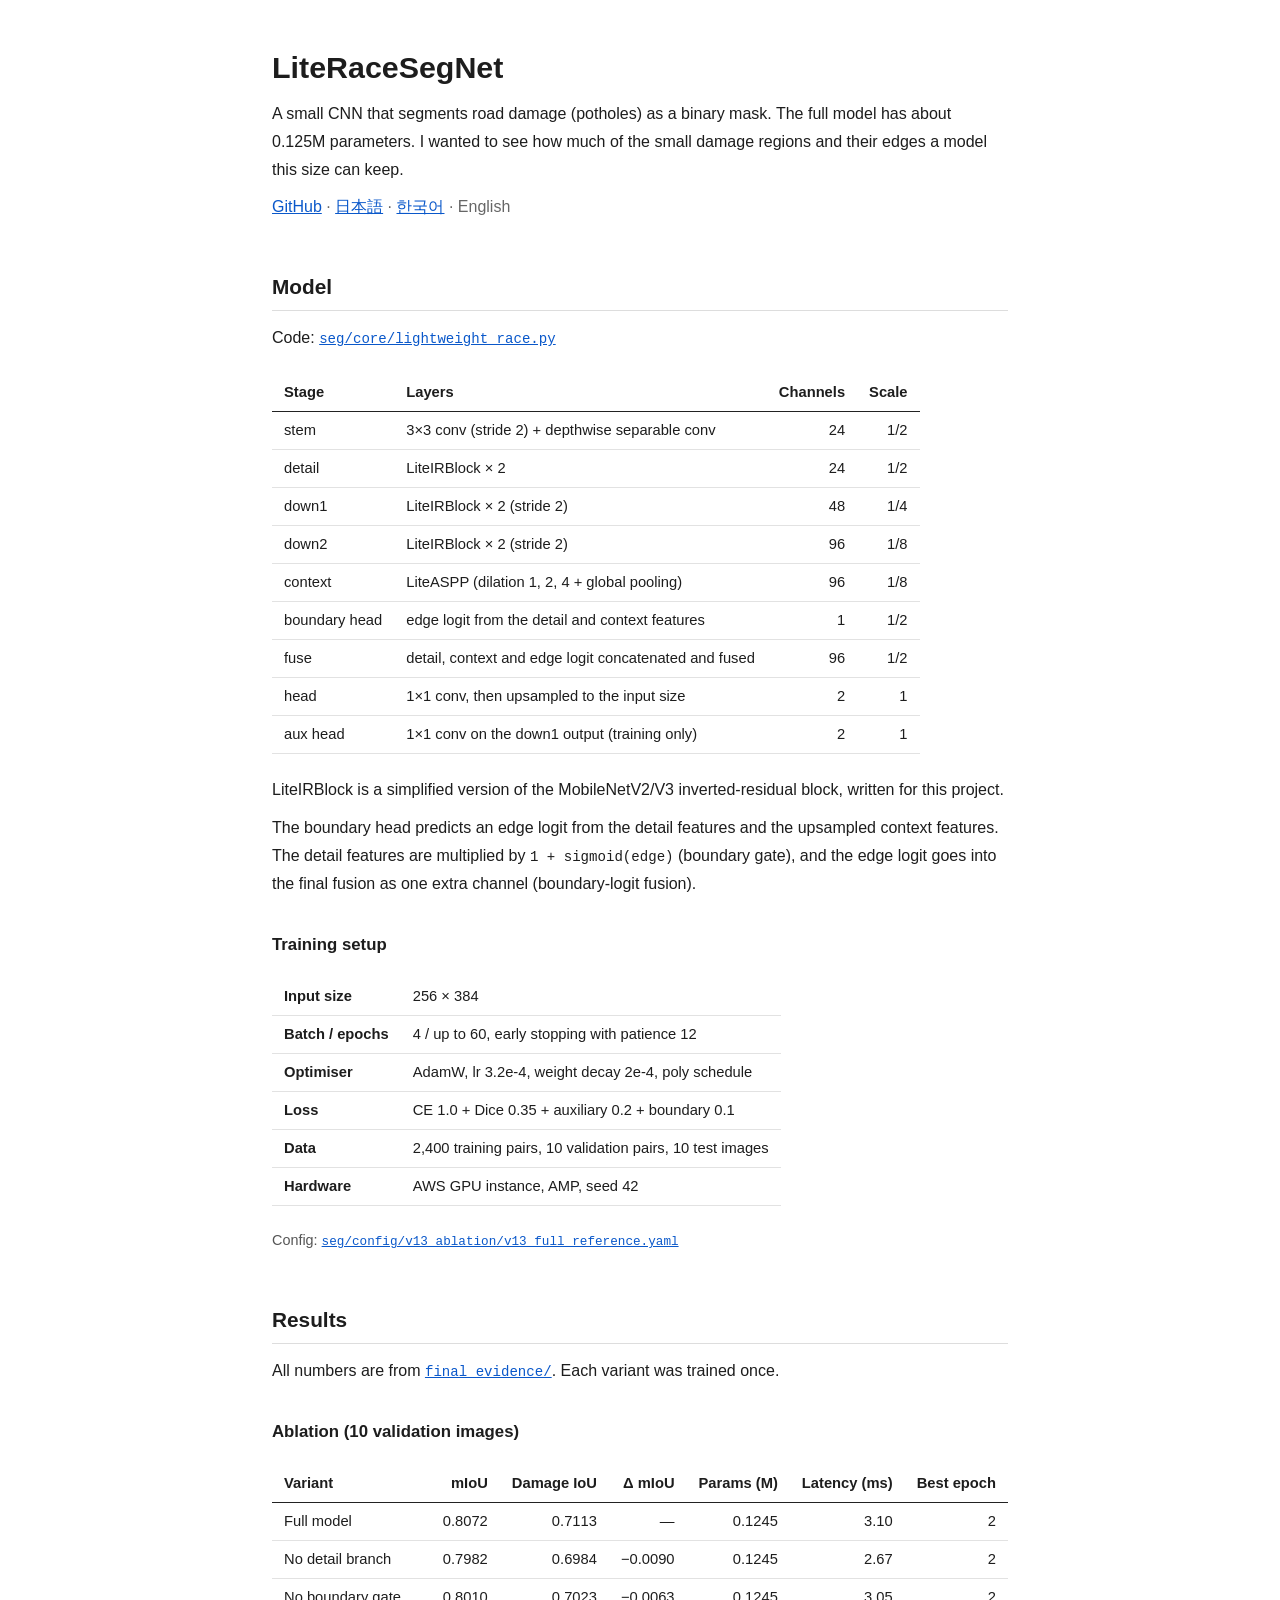
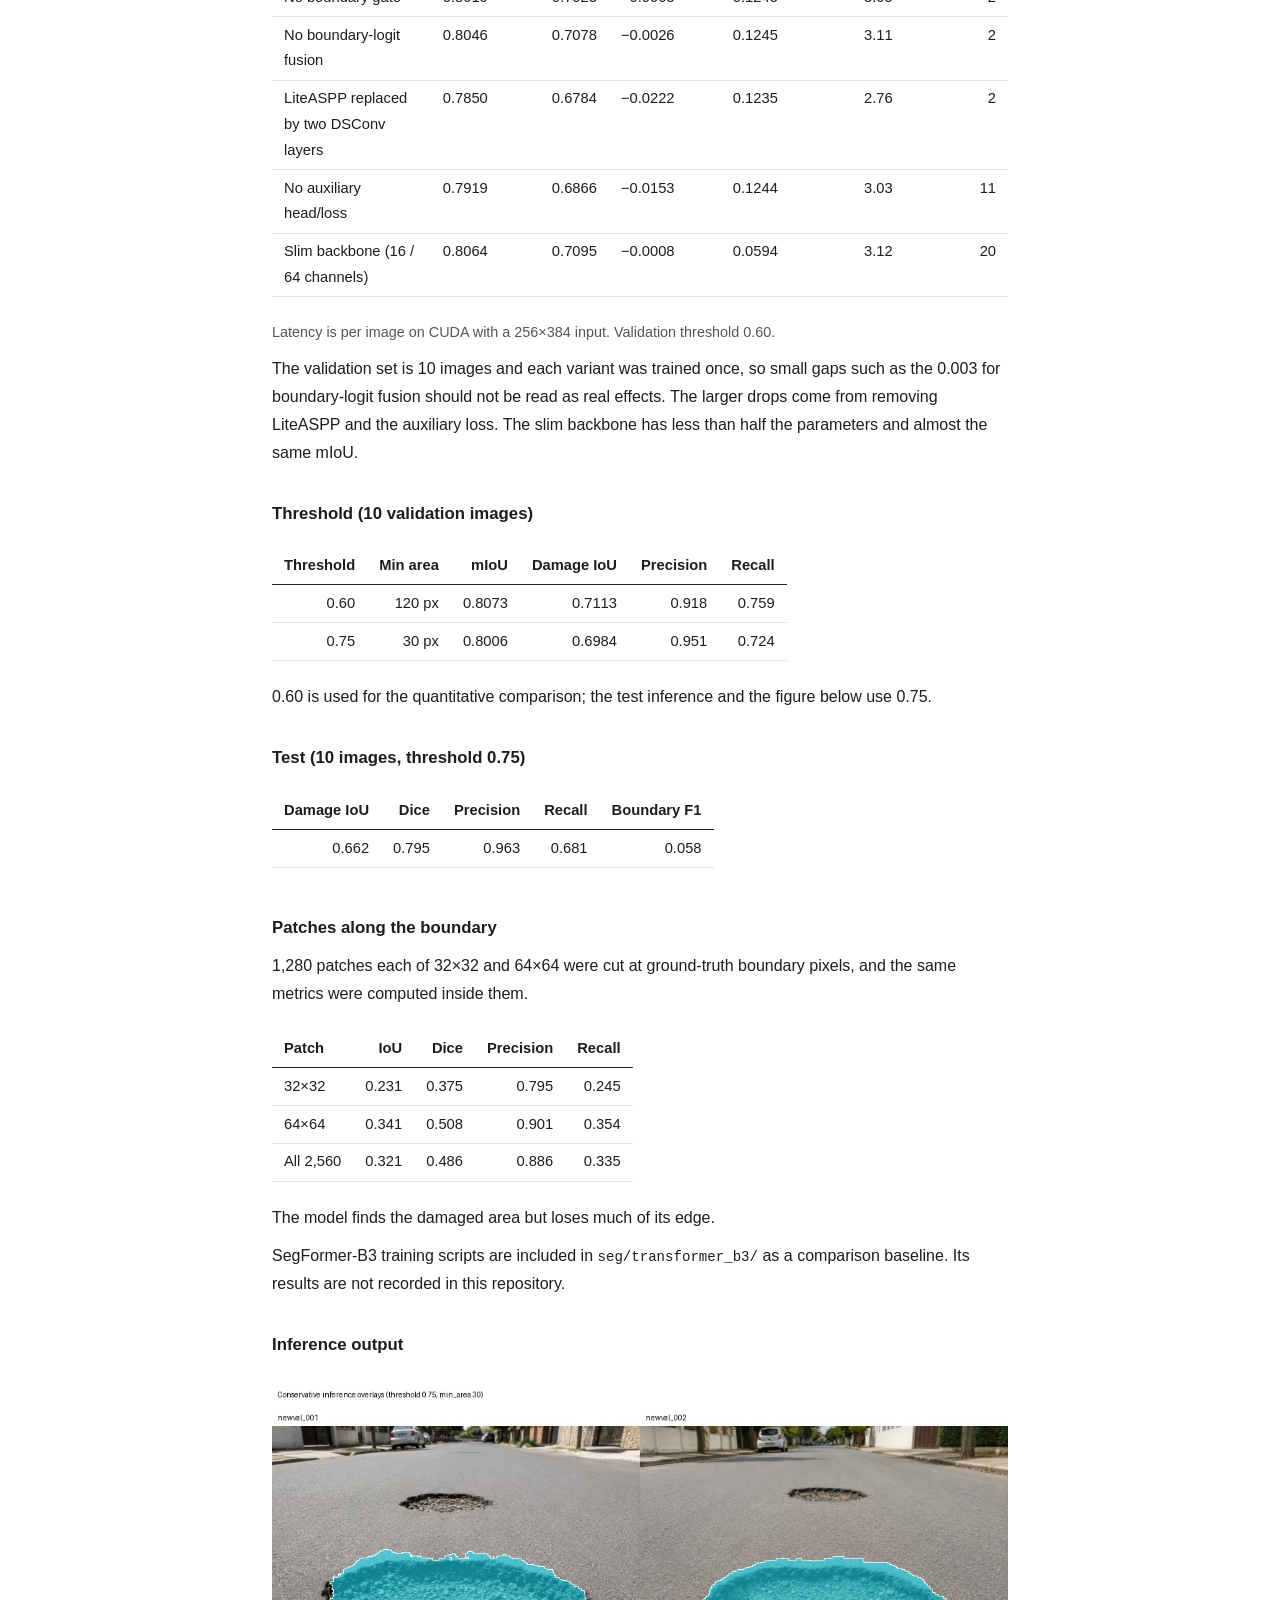
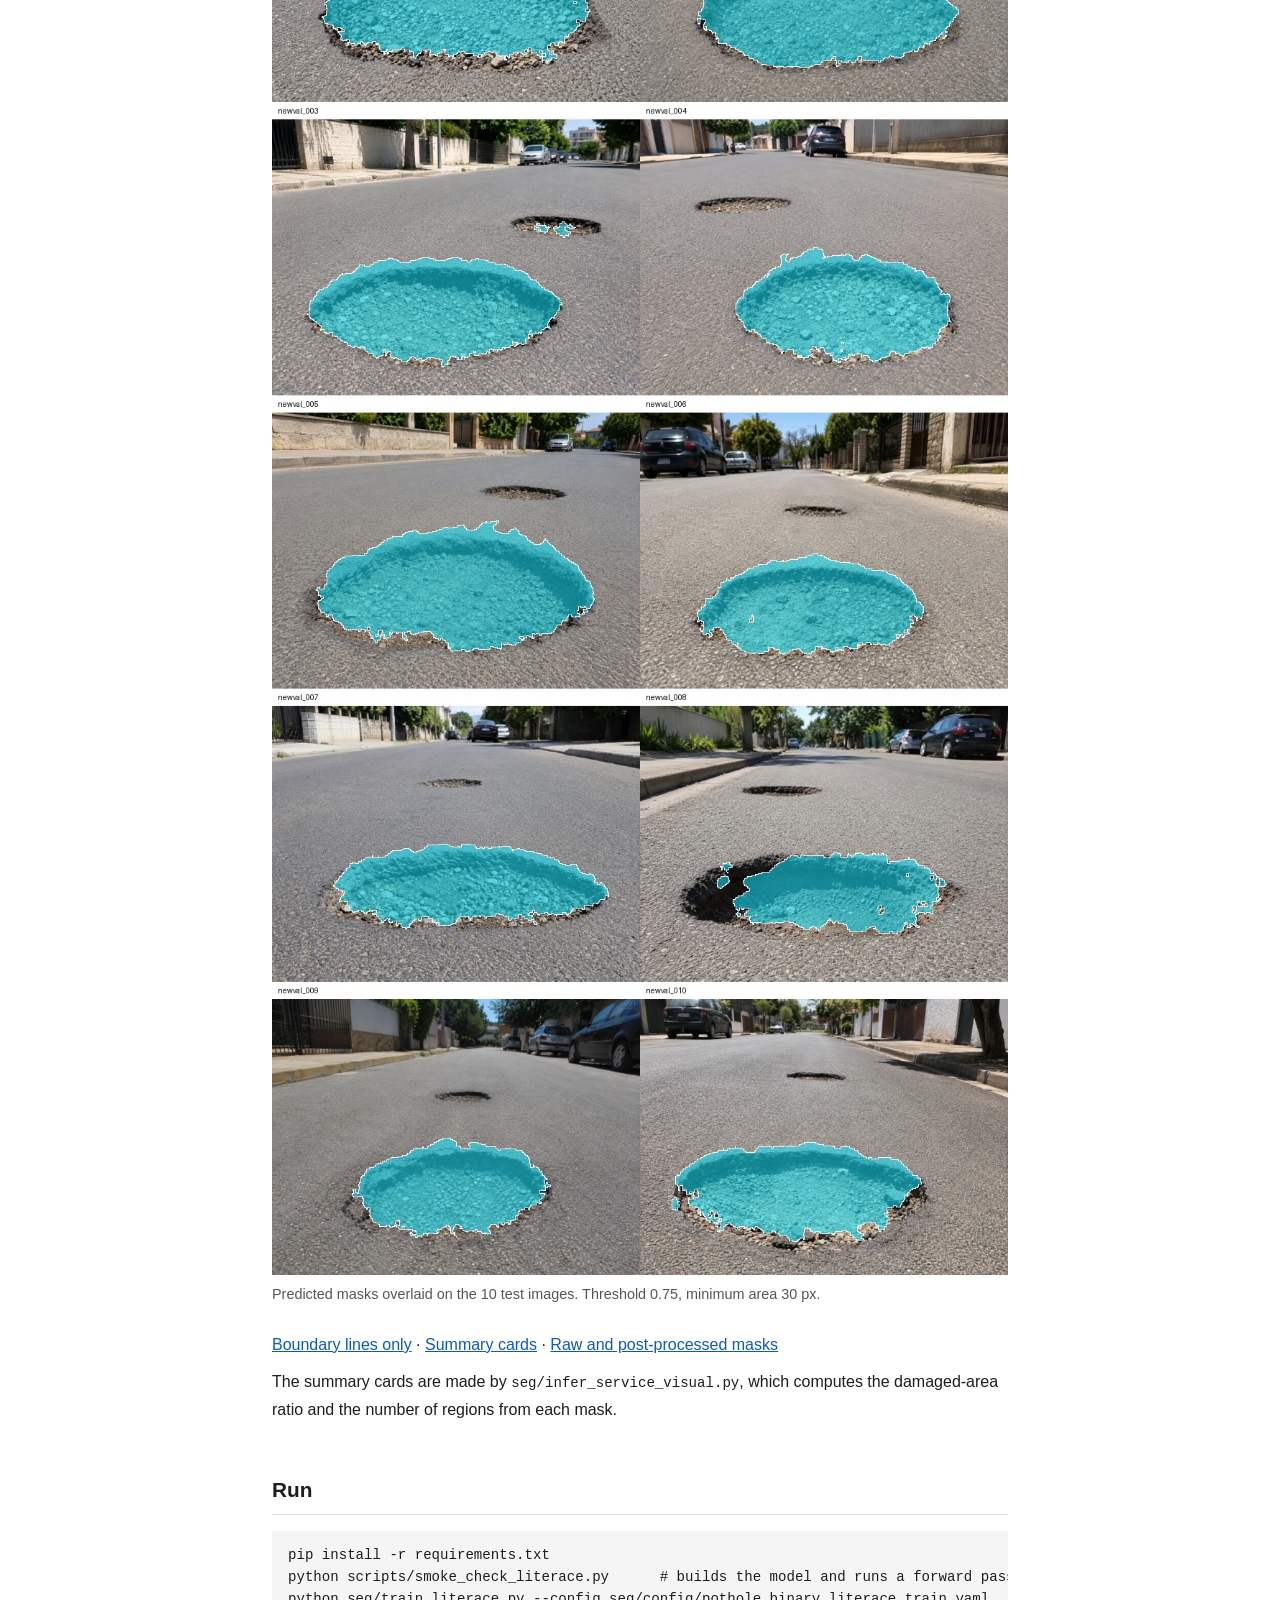
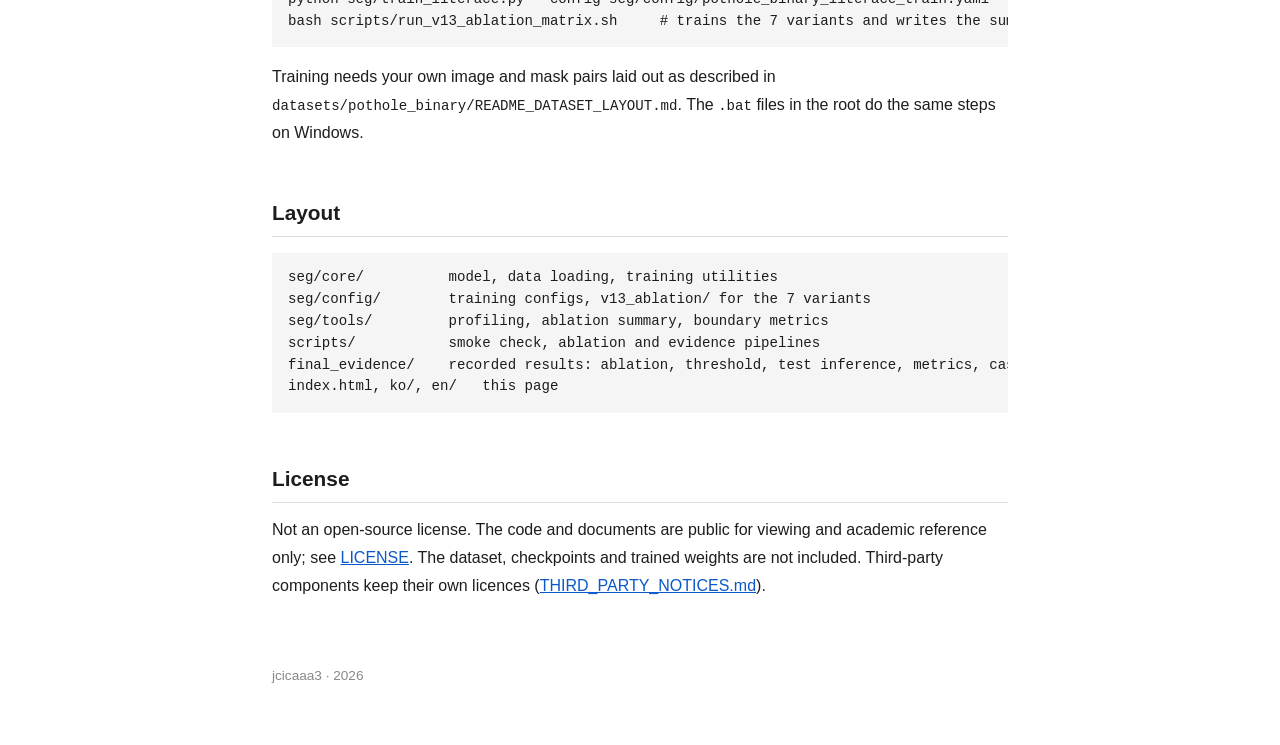
==== en/index.html @ fabe936b "Replace project site with a plain single page - index.html (ja), ko/, en/: one page each, no JS - re" ====
<!DOCTYPE html>
<html lang="en">
<head>
<meta charset="utf-8">
<meta name="viewport" content="width=device-width, initial-scale=1">
<title>LiteRaceSegNet</title>
<meta name="description" content="A small CNN that segments potholes in road images. About 0.125M parameters.">
<link rel="alternate" hreflang="ja" href="../">
<link rel="alternate" hreflang="ko" href="../ko/">
<link rel="stylesheet" href="../assets/style.css">
</head>
<body>

<header>
<h1>LiteRaceSegNet</h1>
<p>A small CNN that segments road damage (potholes) as a binary mask. The full model has about 0.125M parameters. I wanted to see how much of the small damage regions and their edges a model this size can keep.</p>
<p class="links"><a href="https://github.com/jcicaaa3-cloud/LiteRaceSegNet-FINAL-">GitHub</a> · <a href="../">日本語</a> · <a href="../ko/">한국어</a> · English</p>
</header>

<main>

<h2 id="model">Model</h2>
<p>Code: <a href="https://github.com/jcicaaa3-cloud/LiteRaceSegNet-FINAL-/blob/main/seg/core/lightweight_race.py"><code>seg/core/lightweight_race.py</code></a></p>

<div class="table-wrap">
<table>
<thead><tr><th>Stage</th><th>Layers</th><th class="num">Channels</th><th class="num">Scale</th></tr></thead>
<tbody>
<tr><td>stem</td><td>3×3 conv (stride 2) + depthwise separable conv</td><td class="num">24</td><td class="num">1/2</td></tr>
<tr><td>detail</td><td>LiteIRBlock × 2</td><td class="num">24</td><td class="num">1/2</td></tr>
<tr><td>down1</td><td>LiteIRBlock × 2 (stride 2)</td><td class="num">48</td><td class="num">1/4</td></tr>
<tr><td>down2</td><td>LiteIRBlock × 2 (stride 2)</td><td class="num">96</td><td class="num">1/8</td></tr>
<tr><td>context</td><td>LiteASPP (dilation 1, 2, 4 + global pooling)</td><td class="num">96</td><td class="num">1/8</td></tr>
<tr><td>boundary head</td><td>edge logit from the detail and context features</td><td class="num">1</td><td class="num">1/2</td></tr>
<tr><td>fuse</td><td>detail, context and edge logit concatenated and fused</td><td class="num">96</td><td class="num">1/2</td></tr>
<tr><td>head</td><td>1×1 conv, then upsampled to the input size</td><td class="num">2</td><td class="num">1</td></tr>
<tr><td>aux head</td><td>1×1 conv on the down1 output (training only)</td><td class="num">2</td><td class="num">1</td></tr>
</tbody>
</table>
</div>

<p>LiteIRBlock is a simplified version of the MobileNetV2/V3 inverted-residual block, written for this project.</p>
<p>The boundary head predicts an edge logit from the detail features and the upsampled context features. The detail features are multiplied by <code>1 + sigmoid(edge)</code> (boundary gate), and the edge logit goes into the final fusion as one extra channel (boundary-logit fusion).</p>

<h3>Training setup</h3>
<div class="table-wrap">
<table>
<tbody>
<tr><th>Input size</th><td>256 × 384</td></tr>
<tr><th>Batch / epochs</th><td>4 / up to 60, early stopping with patience 12</td></tr>
<tr><th>Optimiser</th><td>AdamW, lr 3.2e-4, weight decay 2e-4, poly schedule</td></tr>
<tr><th>Loss</th><td>CE 1.0 + Dice 0.35 + auxiliary 0.2 + boundary 0.1</td></tr>
<tr><th>Data</th><td>2,400 training pairs, 10 validation pairs, 10 test images</td></tr>
<tr><th>Hardware</th><td>AWS GPU instance, AMP, seed 42</td></tr>
</tbody>
</table>
</div>
<p class="small">Config: <a href="https://github.com/jcicaaa3-cloud/LiteRaceSegNet-FINAL-/blob/main/seg/config/v13_ablation/v13_full_reference.yaml"><code>seg/config/v13_ablation/v13_full_reference.yaml</code></a></p>

<h2 id="results">Results</h2>
<p>All numbers are from <a href="https://github.com/jcicaaa3-cloud/LiteRaceSegNet-FINAL-/tree/main/final_evidence"><code>final_evidence/</code></a>. Each variant was trained once.</p>

<h3>Ablation (10 validation images)</h3>
<div class="table-wrap">
<table>
<thead><tr><th>Variant</th><th class="num">mIoU</th><th class="num">Damage IoU</th><th class="num">Δ mIoU</th><th class="num">Params (M)</th><th class="num">Latency (ms)</th><th class="num">Best epoch</th></tr></thead>
<tbody>
<tr><td>Full model</td><td class="num">0.8072</td><td class="num">0.7113</td><td class="num">—</td><td class="num">0.1245</td><td class="num">3.10</td><td class="num">2</td></tr>
<tr><td>No detail branch</td><td class="num">0.7982</td><td class="num">0.6984</td><td class="num">−0.0090</td><td class="num">0.1245</td><td class="num">2.67</td><td class="num">2</td></tr>
<tr><td>No boundary gate</td><td class="num">0.8010</td><td class="num">0.7023</td><td class="num">−0.0063</td><td class="num">0.1245</td><td class="num">3.05</td><td class="num">2</td></tr>
<tr><td>No boundary-logit fusion</td><td class="num">0.8046</td><td class="num">0.7078</td><td class="num">−0.0026</td><td class="num">0.1245</td><td class="num">3.11</td><td class="num">2</td></tr>
<tr><td>LiteASPP replaced by two DSConv layers</td><td class="num">0.7850</td><td class="num">0.6784</td><td class="num">−0.0222</td><td class="num">0.1235</td><td class="num">2.76</td><td class="num">2</td></tr>
<tr><td>No auxiliary head/loss</td><td class="num">0.7919</td><td class="num">0.6866</td><td class="num">−0.0153</td><td class="num">0.1244</td><td class="num">3.03</td><td class="num">11</td></tr>
<tr><td>Slim backbone (16 / 64 channels)</td><td class="num">0.8064</td><td class="num">0.7095</td><td class="num">−0.0008</td><td class="num">0.0594</td><td class="num">3.12</td><td class="num">20</td></tr>
</tbody>
</table>
</div>
<p class="small">Latency is per image on CUDA with a 256×384 input. Validation threshold 0.60.</p>
<p>The validation set is 10 images and each variant was trained once, so small gaps such as the 0.003 for boundary-logit fusion should not be read as real effects. The larger drops come from removing LiteASPP and the auxiliary loss. The slim backbone has less than half the parameters and almost the same mIoU.</p>

<h3>Threshold (10 validation images)</h3>
<div class="table-wrap">
<table>
<thead><tr><th class="num">Threshold</th><th class="num">Min area</th><th class="num">mIoU</th><th class="num">Damage IoU</th><th class="num">Precision</th><th class="num">Recall</th></tr></thead>
<tbody>
<tr><td class="num">0.60</td><td class="num">120 px</td><td class="num">0.8073</td><td class="num">0.7113</td><td class="num">0.918</td><td class="num">0.759</td></tr>
<tr><td class="num">0.75</td><td class="num">30 px</td><td class="num">0.8006</td><td class="num">0.6984</td><td class="num">0.951</td><td class="num">0.724</td></tr>
</tbody>
</table>
</div>
<p>0.60 is used for the quantitative comparison; the test inference and the figure below use 0.75.</p>

<h3>Test (10 images, threshold 0.75)</h3>
<div class="table-wrap">
<table>
<thead><tr><th class="num">Damage IoU</th><th class="num">Dice</th><th class="num">Precision</th><th class="num">Recall</th><th class="num">Boundary F1</th></tr></thead>
<tbody>
<tr><td class="num">0.662</td><td class="num">0.795</td><td class="num">0.963</td><td class="num">0.681</td><td class="num">0.058</td></tr>
</tbody>
</table>
</div>

<h3>Patches along the boundary</h3>
<p>1,280 patches each of 32×32 and 64×64 were cut at ground-truth boundary pixels, and the same metrics were computed inside them.</p>
<div class="table-wrap">
<table>
<thead><tr><th>Patch</th><th class="num">IoU</th><th class="num">Dice</th><th class="num">Precision</th><th class="num">Recall</th></tr></thead>
<tbody>
<tr><td>32×32</td><td class="num">0.231</td><td class="num">0.375</td><td class="num">0.795</td><td class="num">0.245</td></tr>
<tr><td>64×64</td><td class="num">0.341</td><td class="num">0.508</td><td class="num">0.901</td><td class="num">0.354</td></tr>
<tr><td>All 2,560</td><td class="num">0.321</td><td class="num">0.486</td><td class="num">0.886</td><td class="num">0.335</td></tr>
</tbody>
</table>
</div>
<p>The model finds the damaged area but loses much of its edge.</p>
<p>SegFormer-B3 training scripts are included in <code>seg/transformer_b3/</code> as a comparison baseline. Its results are not recorded in this repository.</p>

<h3>Inference output</h3>
<figure>
<img src="../docs/assets/v13/service_overlays_sheet_10_samples.jpg" alt="Predicted masks overlaid on the 10 test images" width="1024" height="2076">
<figcaption>Predicted masks overlaid on the 10 test images. Threshold 0.75, minimum area 30 px.</figcaption>
</figure>
<p><a href="../docs/assets/v13/service_boundaries_sheet_10_samples.jpg">Boundary lines only</a> · <a href="../docs/assets/v13/service_cards_sheet_10_samples.jpg">Summary cards</a> · <a href="https://github.com/jcicaaa3-cloud/LiteRaceSegNet-FINAL-/tree/main/final_evidence/03_test_inference">Raw and post-processed masks</a></p>
<p>The summary cards are made by <code>seg/infer_service_visual.py</code>, which computes the damaged-area ratio and the number of regions from each mask.</p>

<h2 id="run">Run</h2>
<pre>pip install -r requirements.txt
python scripts/smoke_check_literace.py      # builds the model and runs a forward pass
python seg/train_literace.py --config seg/config/pothole_binary_literace_train.yaml
bash scripts/run_v13_ablation_matrix.sh     # trains the 7 variants and writes the summary</pre>
<p>Training needs your own image and mask pairs laid out as described in <code>datasets/pothole_binary/README_DATASET_LAYOUT.md</code>. The <code>.bat</code> files in the root do the same steps on Windows.</p>

<h2 id="layout">Layout</h2>
<pre>seg/core/          model, data loading, training utilities
seg/config/        training configs, v13_ablation/ for the 7 variants
seg/tools/         profiling, ablation summary, boundary metrics
scripts/           smoke check, ablation and evidence pipelines
final_evidence/    recorded results: ablation, threshold, test inference, metrics, case split
index.html, ko/, en/   this page</pre>

<h2 id="license">License</h2>
<p>Not an open-source license. The code and documents are public for viewing and academic reference only; see <a href="https://github.com/jcicaaa3-cloud/LiteRaceSegNet-FINAL-/blob/main/LICENSE">LICENSE</a>. The dataset, checkpoints and trained weights are not included. Third-party components keep their own licences (<a href="https://github.com/jcicaaa3-cloud/LiteRaceSegNet-FINAL-/blob/main/THIRD_PARTY_NOTICES.md">THIRD_PARTY_NOTICES.md</a>).</p>

</main>

<footer>
<p>jcicaaa3 · 2026</p>
</footer>

</body>
</html>
---- assets/style.css ----
html {
  -webkit-text-size-adjust: 100%;
}

body {
  margin: 0;
  color: #1d1d1d;
  background: #fff;
  font-family: -apple-system, BlinkMacSystemFont, "Segoe UI", "Hiragino Sans", "Hiragino Kaku Gothic ProN", "Apple SD Gothic Neo", "Noto Sans JP", "Noto Sans KR", "Malgun Gothic", Meiryo, sans-serif;
  font-size: 16px;
  line-height: 1.75;
}

header,
main,
footer {
  max-width: 46rem;
  margin: 0 auto;
  padding: 0 1.25rem;
}

header {
  padding-top: 3rem;
}

h1 {
  margin: 0 0 0.75rem;
  font-size: 1.9rem;
  line-height: 1.3;
}

h2 {
  margin: 3rem 0 0.8rem;
  padding-bottom: 0.3rem;
  border-bottom: 1px solid #ddd;
  font-size: 1.3rem;
}

h3 {
  margin: 2rem 0 0.4rem;
  font-size: 1.05rem;
}

p {
  margin: 0.6rem 0;
}

a {
  color: #0a58ca;
}

.links {
  color: #666;
}

code,
pre {
  font-family: ui-monospace, SFMono-Regular, Menlo, Consolas, monospace;
  font-size: 0.88em;
}

pre {
  margin: 1rem 0;
  padding: 0.9rem 1rem;
  overflow-x: auto;
  background: #f5f5f5;
  line-height: 1.55;
}

.table-wrap {
  overflow-x: auto;
}

table {
  margin: 0.8rem 0;
  border-collapse: collapse;
  font-size: 0.92rem;
}

th,
td {
  padding: 0.35rem 0.75rem;
  border-bottom: 1px solid #e2e2e2;
  text-align: left;
  vertical-align: top;
}

thead th {
  border-bottom: 1px solid #222;
  font-weight: 600;
  white-space: nowrap;
}

.num {
  text-align: right;
  font-variant-numeric: tabular-nums;
  white-space: nowrap;
}

.small {
  color: #555;
  font-size: 0.9rem;
}

figure {
  margin: 1.5rem 0;
}

figure img {
  display: block;
  width: 100%;
  height: auto;
}

figcaption {
  margin-top: 0.4rem;
  color: #555;
  font-size: 0.9rem;
}

footer {
  margin-top: 4rem;
  padding-bottom: 3rem;
  color: #888;
  font-size: 0.85rem;
}

p code,
td code {
  overflow-wrap: anywhere;
}

tbody th {
  white-space: nowrap;
}
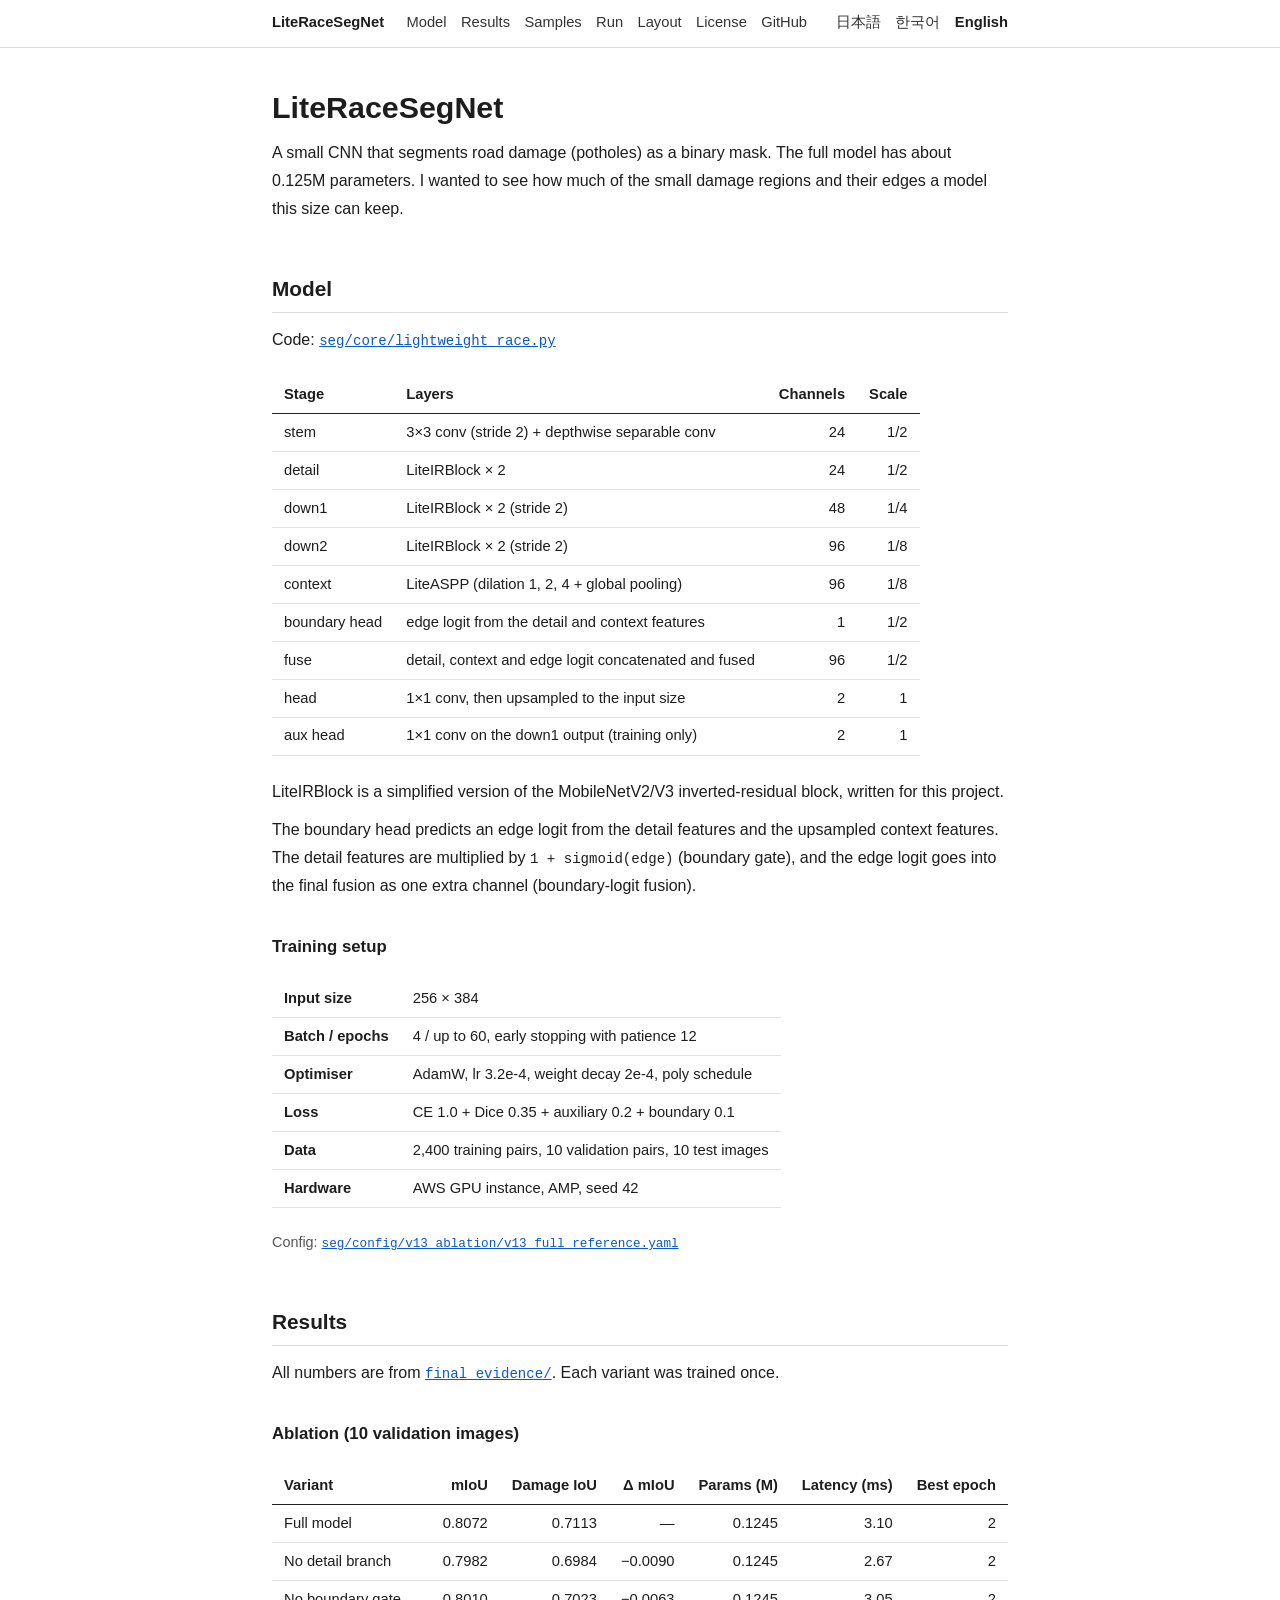
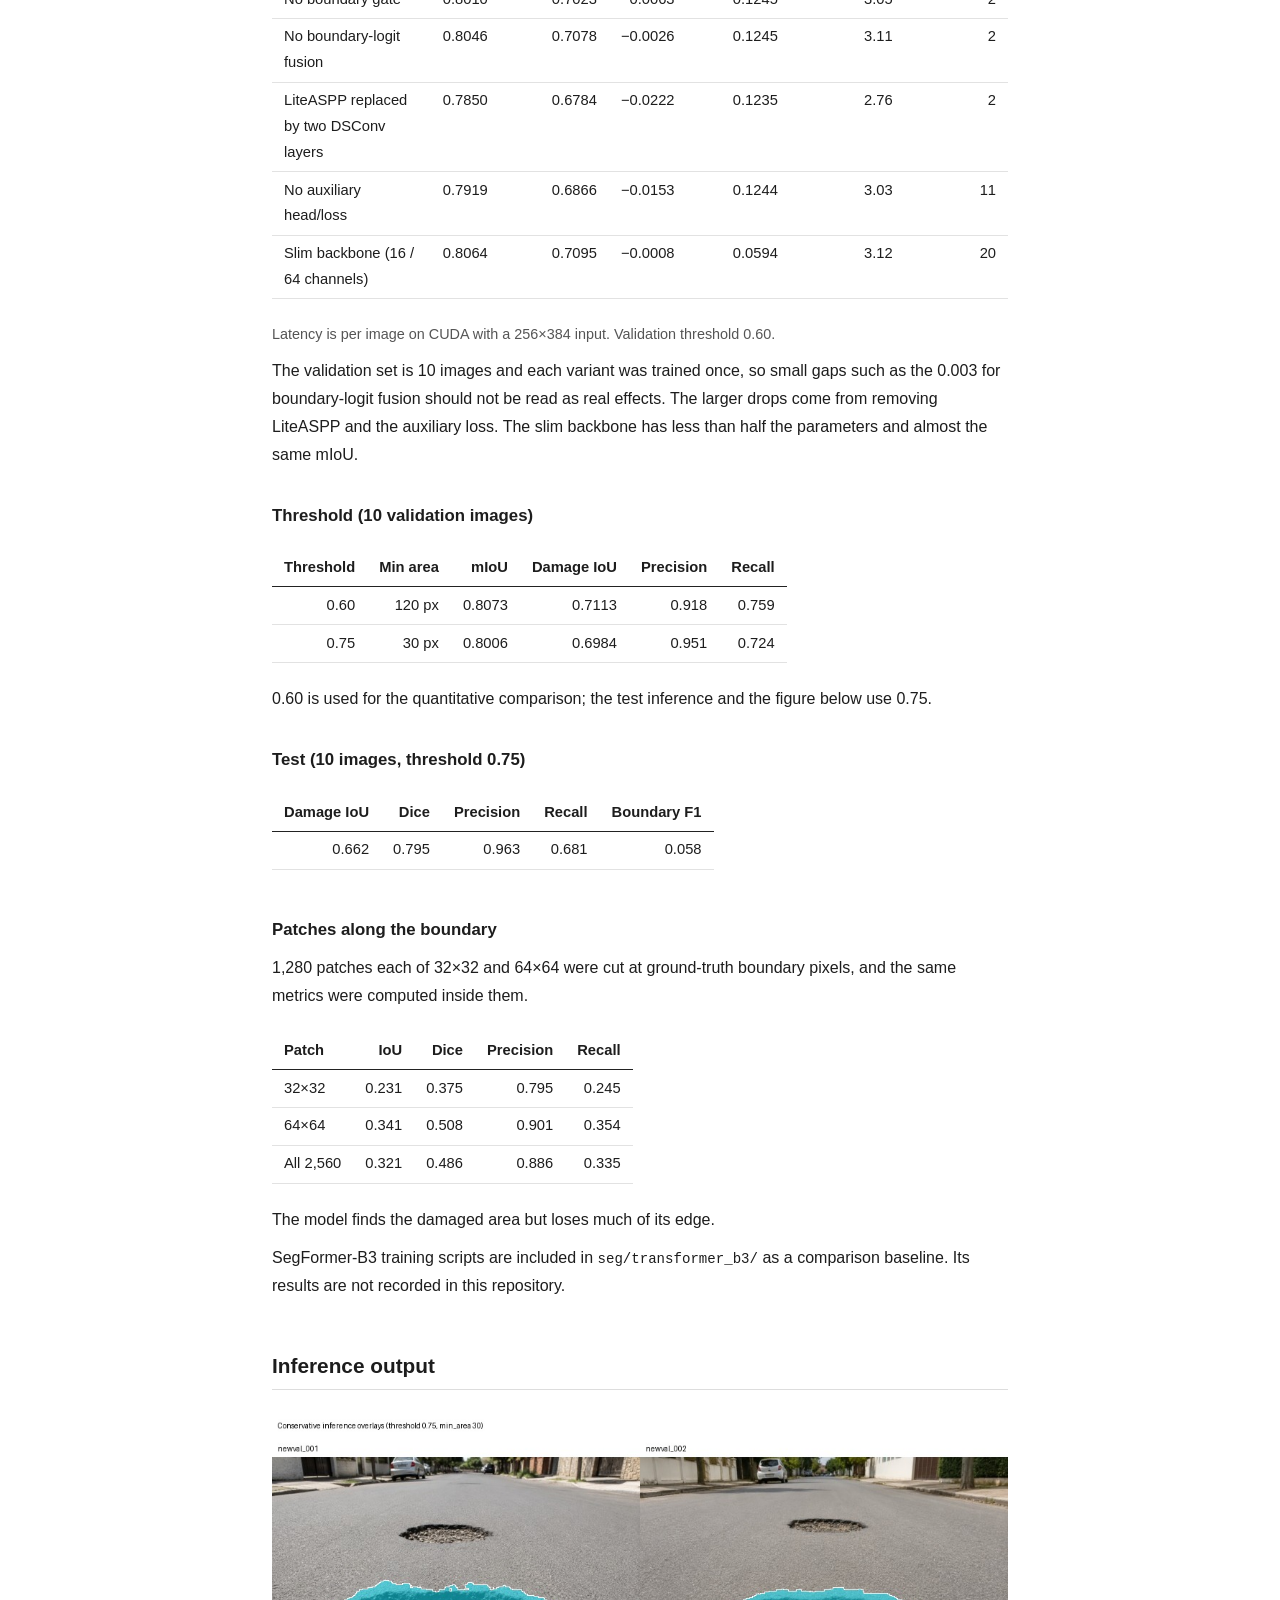
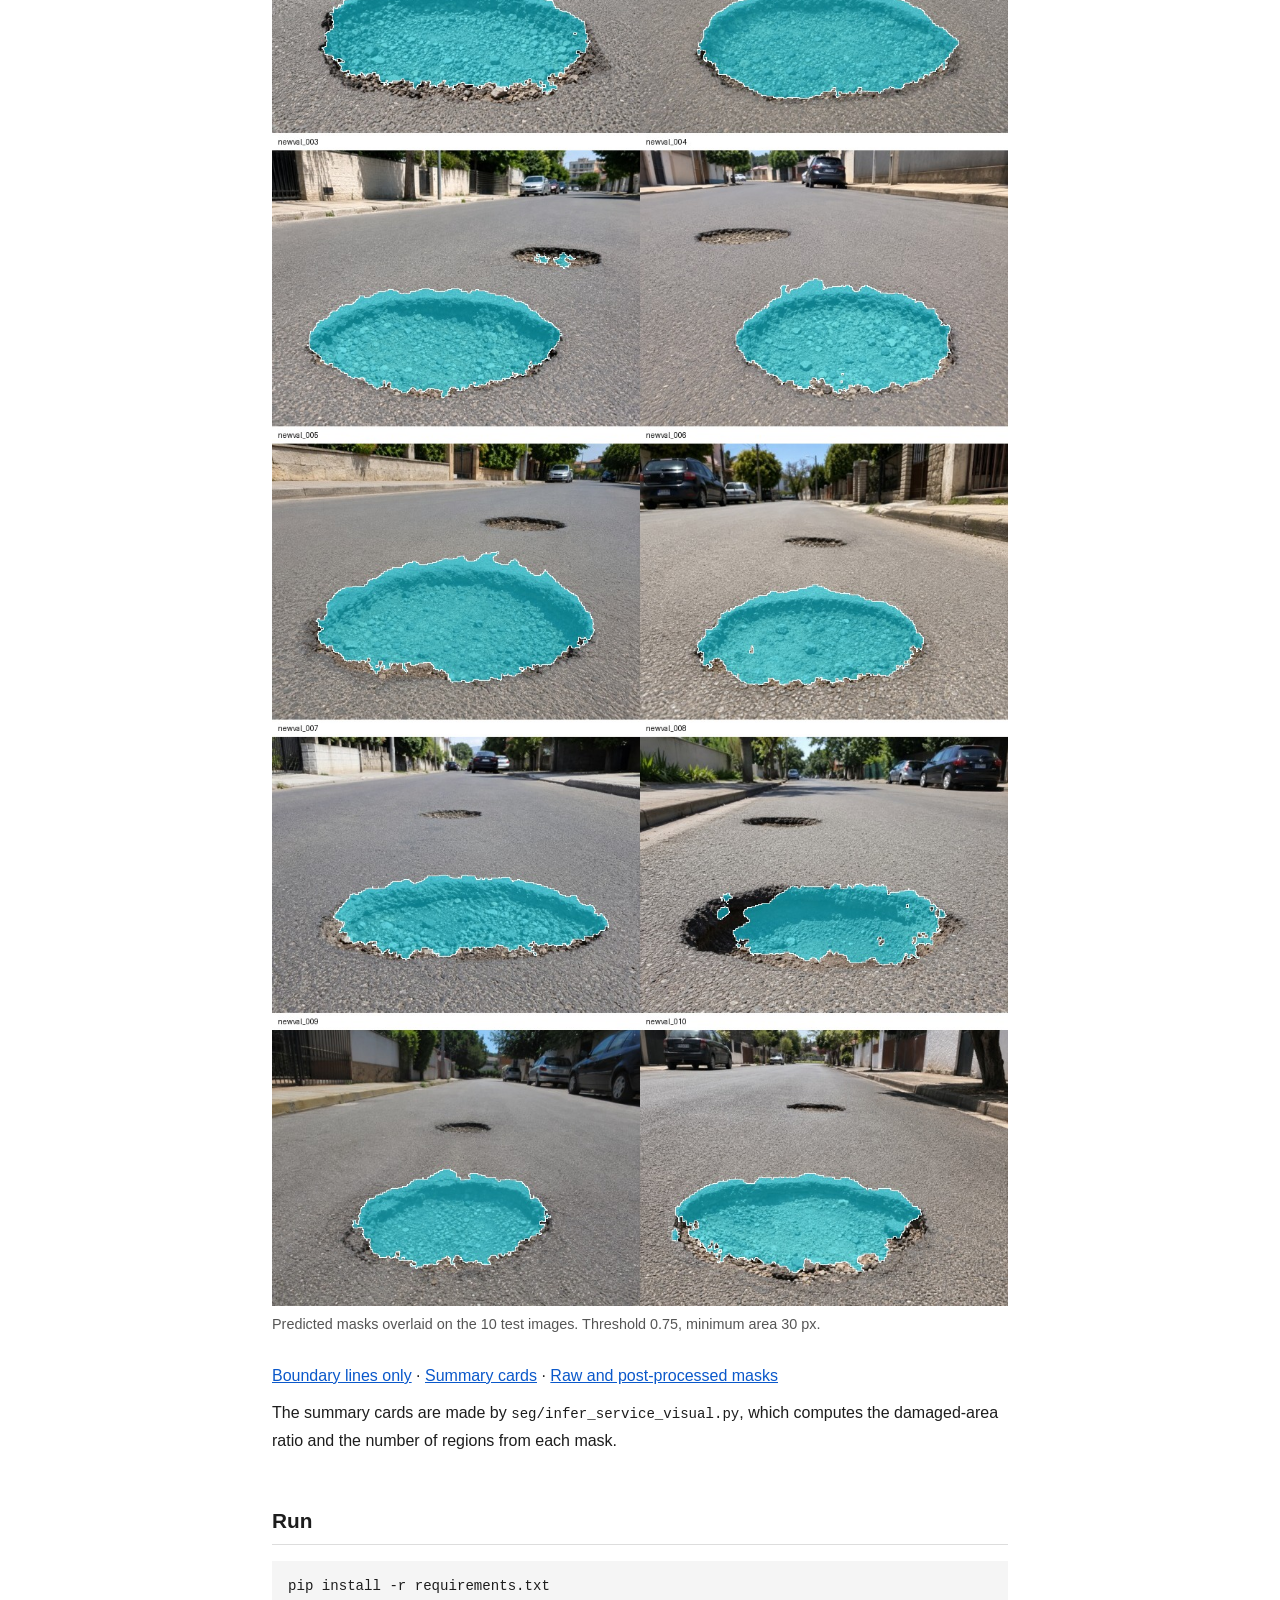
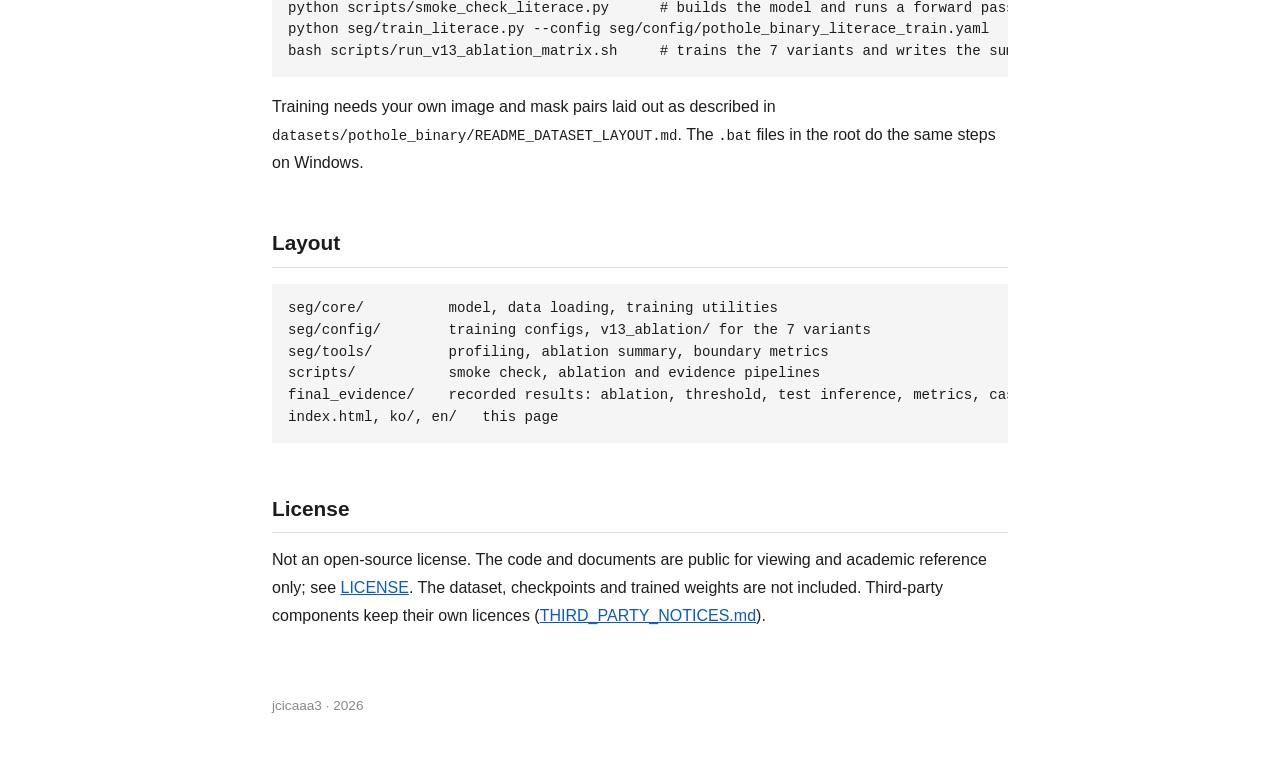
==== commit 3c9a9317: "Add top menu and language switch" ====
--- a/en/index.html
+++ b/en/index.html
@@ -11,13 +11,32 @@
 </head>
 <body>
 
-<header>
-<h1>LiteRaceSegNet</h1>
-<p>A small CNN that segments road damage (potholes) as a binary mask. The full model has about 0.125M parameters. I wanted to see how much of the small damage regions and their edges a model this size can keep.</p>
-<p class="links"><a href="https://github.com/jcicaaa3-cloud/LiteRaceSegNet-FINAL-">GitHub</a> · <a href="../">日本語</a> · <a href="../ko/">한국어</a> · English</p>
+<header class="site-header">
+<div class="bar">
+<a class="name" href="./">LiteRaceSegNet</a>
+<nav class="menu">
+<a href="#model">Model</a>
+<a href="#results">Results</a>
+<a href="#samples">Samples</a>
+<a href="#run">Run</a>
+<a href="#layout">Layout</a>
+<a href="#license">License</a>
+<a href="https://github.com/jcicaaa3-cloud/LiteRaceSegNet-FINAL-">GitHub</a>
+</nav>
+<nav class="lang">
+<a href="../" hreflang="ja">日本語</a>
+<a href="../ko/" hreflang="ko">한국어</a>
+<span aria-current="page">English</span>
+</nav>
+</div>
 </header>
 
 <main>
+
+<div class="intro">
+<h1>LiteRaceSegNet</h1>
+<p>A small CNN that segments road damage (potholes) as a binary mask. The full model has about 0.125M parameters. I wanted to see how much of the small damage regions and their edges a model this size can keep.</p>
+</div>
 
 <h2 id="model">Model</h2>
 <p>Code: <a href="https://github.com/jcicaaa3-cloud/LiteRaceSegNet-FINAL-/blob/main/seg/core/lightweight_race.py"><code>seg/core/lightweight_race.py</code></a></p>
@@ -115,7 +134,7 @@
 <p>The model finds the damaged area but loses much of its edge.</p>
 <p>SegFormer-B3 training scripts are included in <code>seg/transformer_b3/</code> as a comparison baseline. Its results are not recorded in this repository.</p>
 
-<h3>Inference output</h3>
+<h2 id="samples">Inference output</h2>
 <figure>
 <img src="../docs/assets/v13/service_overlays_sheet_10_samples.jpg" alt="Predicted masks overlaid on the 10 test images" width="1024" height="2076">
 <figcaption>Predicted masks overlaid on the 10 test images. Threshold 0.75, minimum area 30 px.</figcaption>
--- a/assets/style.css
+++ b/assets/style.css
@@ -11,7 +11,6 @@
   line-height: 1.75;
 }
 
-header,
 main,
 footer {
   max-width: 46rem;
@@ -19,8 +18,76 @@
   padding: 0 1.25rem;
 }
 
-header {
-  padding-top: 3rem;
+.site-header {
+  position: sticky;
+  top: 0;
+  z-index: 10;
+  background: #fff;
+  border-bottom: 1px solid #ddd;
+}
+
+.bar {
+  display: flex;
+  flex-wrap: wrap;
+  align-items: baseline;
+  gap: 0.3rem 1.4rem;
+  max-width: 46rem;
+  margin: 0 auto;
+  padding: 0.65rem 1.25rem;
+  font-size: 0.92rem;
+}
+
+.bar .name {
+  color: #1d1d1d;
+  font-weight: 700;
+  text-decoration: none;
+}
+
+.menu,
+.lang {
+  display: flex;
+  flex-wrap: wrap;
+  gap: 0.2rem 0.9rem;
+}
+
+.lang {
+  margin-left: auto;
+  color: #888;
+}
+
+.menu a,
+.lang a {
+  color: #333;
+  text-decoration: none;
+}
+
+.menu a:hover,
+.lang a:hover {
+  text-decoration: underline;
+}
+
+.lang [aria-current] {
+  color: #1d1d1d;
+  font-weight: 700;
+}
+
+.intro {
+  padding-top: 2.5rem;
+}
+
+h2,
+h3 {
+  scroll-margin-top: 4rem;
+}
+
+@media (max-width: 640px) {
+  .site-header {
+    position: static;
+  }
+
+  .lang {
+    margin-left: 0;
+  }
 }
 
 h1 {
